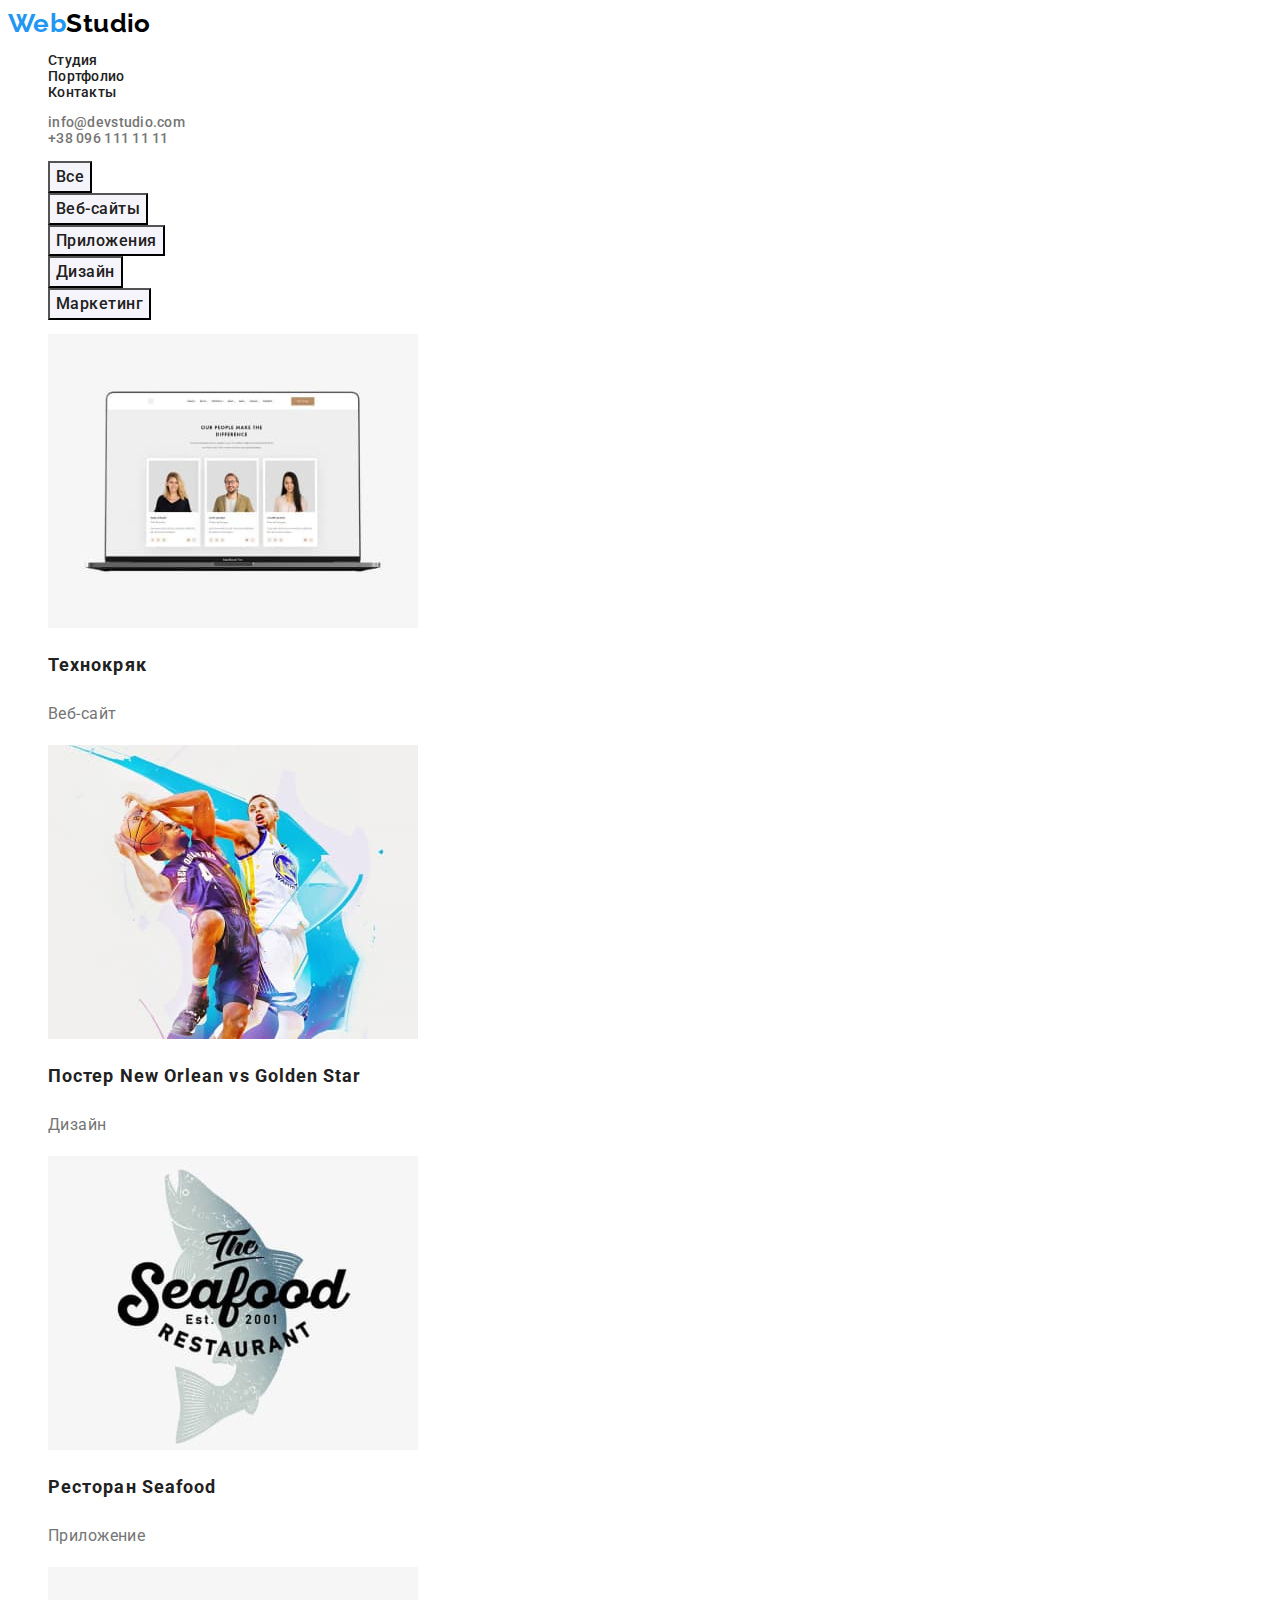
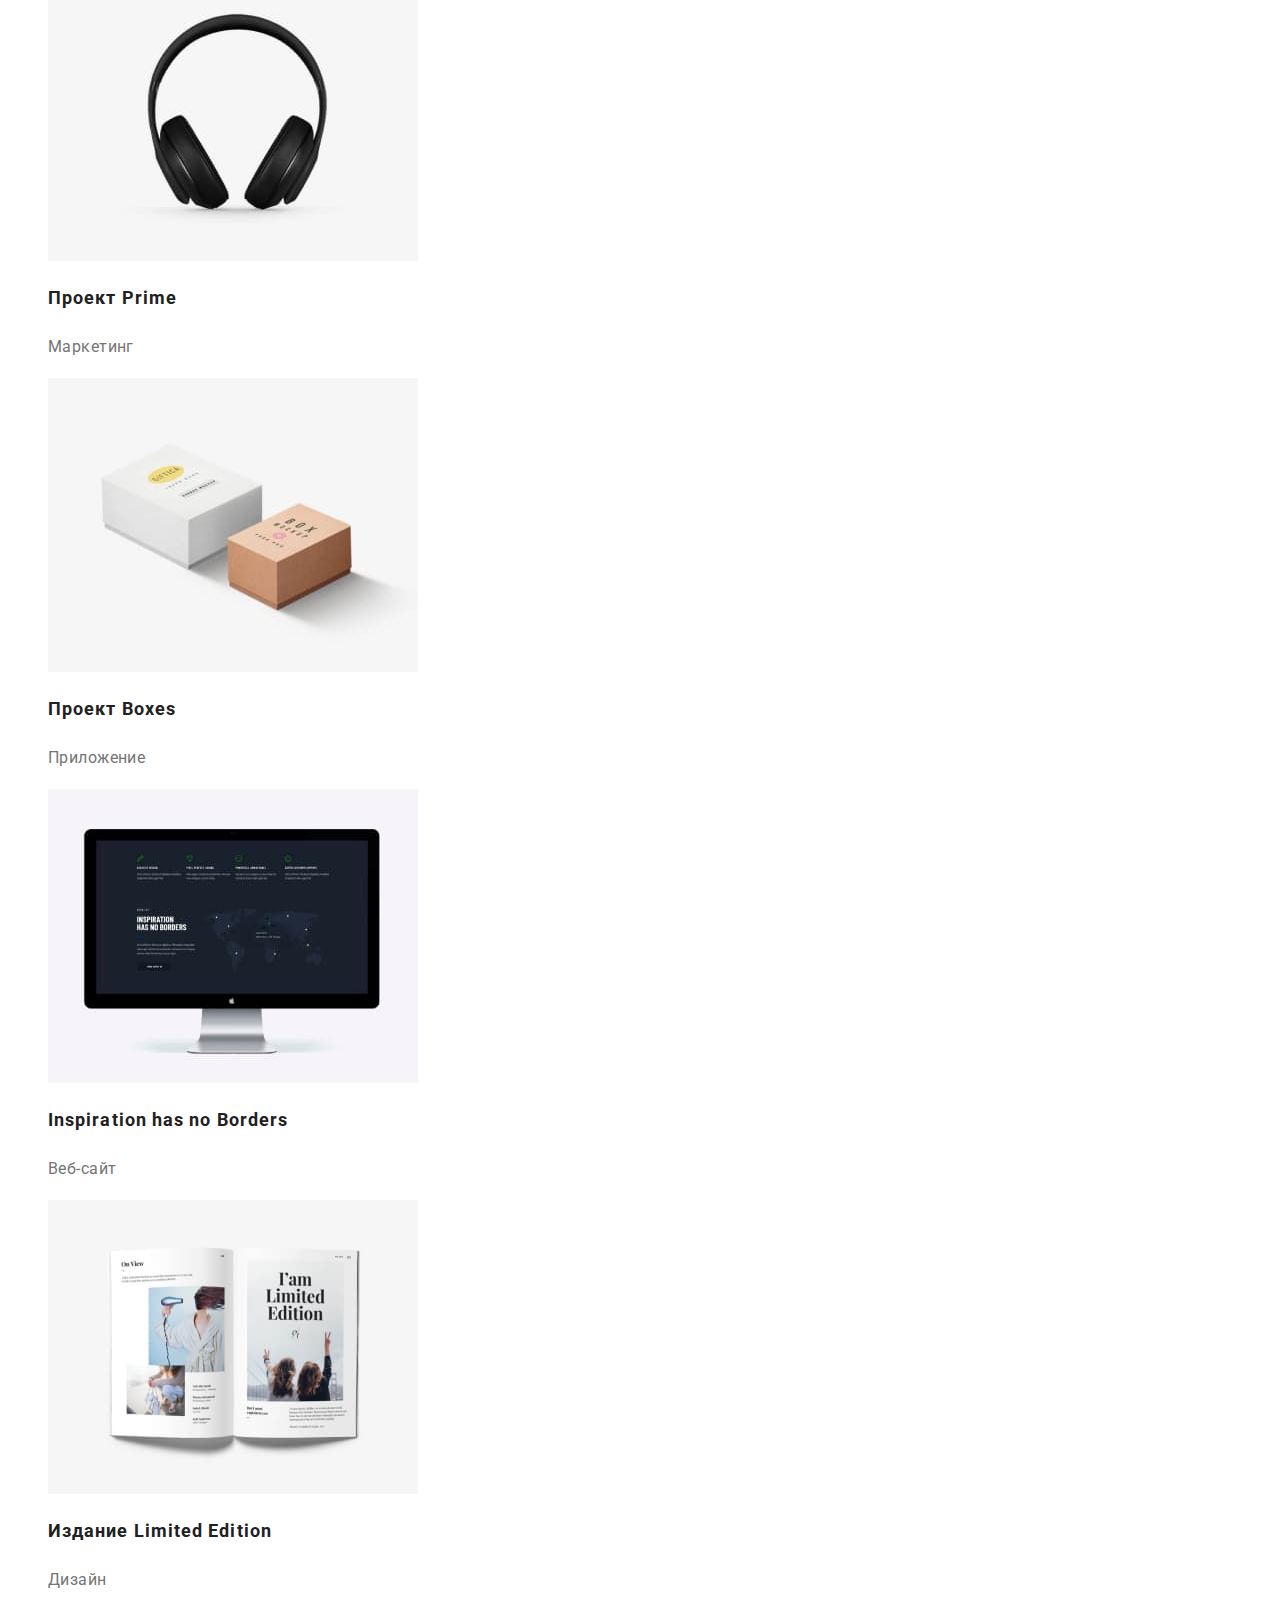
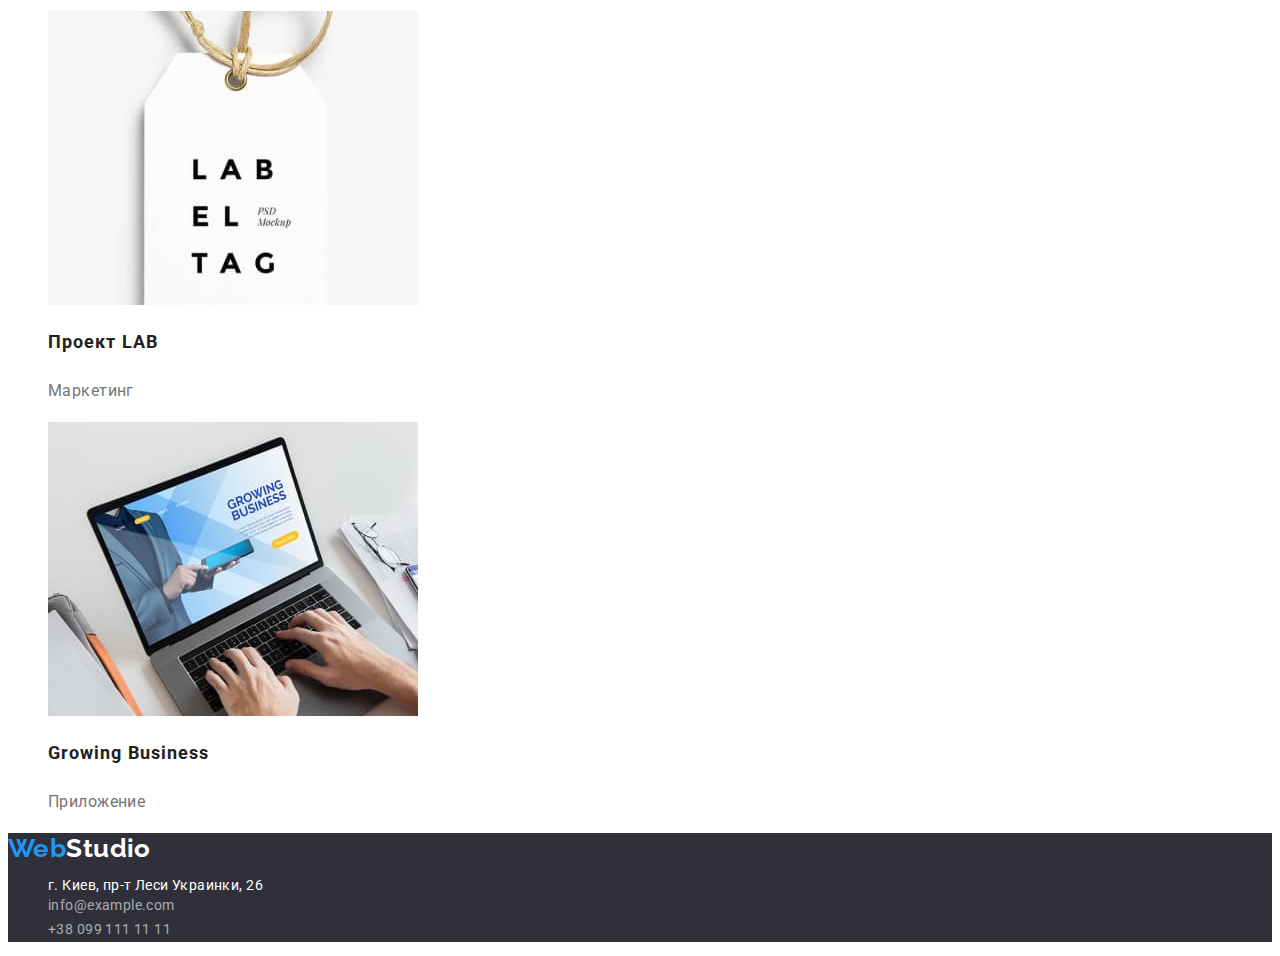
==== portfolio.html @ 41a8229f "start 3-rd homework" ====
<!DOCTYPE html>
<html lang="ru">
  <head>
    <meta charset="UTF-8" />
    <meta http-equiv="X-UA-Compatible" content="IE=edge" />
    <meta name="viewport" content="width=device-width, initial-scale=1.0" />
    <title>Document</title>
    <link rel="preconnect" href="https://fonts.googleapis.com" />
    <link rel="preconnect" href="https://fonts.gstatic.com" crossorigin />
    <link
      href="https://fonts.googleapis.com/css2?family=Raleway:wght@700&family=Roboto:wght@400;500;700;900&display=swap"
      rel="stylesheet"
    />
    <link rel="stylesheet" href="./css/style.css" />
  </head>
  <body>
    <header>
      <nav class="navigation">
        <a class="logo" href="./index.html"> <span class="blue-logo">Web</span>Studio</a>
        <ul class="site-nav list">
          <li>
            <a class="site-nav-link" href="./index.html">Студия</a>
          </li>
          <li>
            <a class="site-nav-link" href="./portfolio.html">Портфолио</a>
          </li>
          <li>
            <a class="site-nav-link" href="">Контакты</a>
          </li>
        </ul>
      </nav>
      <ul class="contacts list">
        <li><a class="contacts-link" href="mailto:info@devstudio.com">info@devstudio.com</a></li>
        <li><a class="contacts-link" href="tel:+380961111111">+38 096 111 11 11</a></li>
      </ul>
    </header>
    <main>
      <section class="main">
        <ul class="filters list">
          <li><button class="filter-button" type="button">Все</button></li>
          <li><button class="filter-button" type="button">Веб-сайты</button></li>
          <li><button class="filter-button" type="button">Приложения</button></li>
          <li><button class="filter-button" type="button">Дизайн</button></li>
          <li><button class="filter-button" type="button">Маркетинг</button></li>
        </ul>
        <ul class="projects list">
          <li>
            <img
              src="./images/technocrack.jpg"
              width="370"
              height="294"
              alt="веб-сайт Технокряк "
            />
            <h2 class="project-title">Технокряк</h2>
            <p class="project-text">Веб-сайт</p>
          </li>
          <li>
            <img src="./images/poster.jpg" width="370" height="294" alt="два баскетболиста" />
            <h2 class="project-title">Постер New Orlean vs Golden Star</h2>
            <p class="project-text">Дизайн</p>
          </li>
          <li>
            <img src="./images/seafood.jpg" width="370" height="294" alt="" />
            <h2 class="project-title">Ресторан Seafood</h2>
            <p class="project-text">Приложение</p>
          </li>
          <li>
            <img src="./images/prime.jpg" width="370" height="294" alt="" />
            <h2 class="project-title">Проект Prime</h2>
            <p class="project-text">Маркетинг</p>
          </li>
          <li>
            <img src="./images/boxes.jpg" width="370" height="294" alt="" />
            <h2 class="project-title">Проект Boxes</h2>
            <p class="project-text">Приложение</p>
          </li>
          <li>
            <img src="./images/inspiration.jpg" width="370" height="294" alt="" />
            <h2 class="project-title" lang="en">Inspiration has no Borders</h2>
            <p class="project-text">Веб-сайт</p>
          </li>
          <li>
            <img src="./images/limited-edition.jpg" width="370" height="294" alt="" />
            <h2 class="project-title">Издание Limited Edition</h2>
            <p class="project-text">Дизайн</p>
          </li>
          <li>
            <img src="./images/lab.jpg" width="370" height="294" alt="" />
            <h2 class="project-title">Проект LAB</h2>
            <p class="project-text">Маркетинг</p>
          </li>
          <li>
            <img src="./images/growing.jpg" width="370" height="294" alt="" />
            <h2 class="project-title" lang="en">Growing Business</h2>
            <p class="project-text">Приложение</p>
          </li>
        </ul>
      </section>
    </main>
    <!-- footer -->
    <footer class="footer">
      <a class="logo-footer" href="./index.html"> <span class="blue-logo">Web</span>Studio</a>
      <address class="address">
        <ul class="address-list list">
          <li>
            <a
              class="white-link"
              href="https://www.google.com/maps/place/%D0%B1%D1%83%D0%BB.+%D0%9B%D0%B5%D1%81%D0%B8+%D0%A3%D0%BA%D1%80%D0%B0%D0%B8%D0%BD%D0%BA%D0%B8,+26,+%D0%9A%D0%B8%D0%B5%D0%B2,+02000/@50.4265807,30.5361971,17z/data=!4m13!1m7!3m6!1s0x40d4cf0e033ecbe9:0x57a4dffefec77da0!2z0LHRg9C7LiDQm9C10YHQuCDQo9C60YDQsNC40L3QutC4LCAyNiwg0JrQuNC10LIsIDAyMDAw!3b1!8m2!3d50.4265807!4d30.5383858!3m4!1s0x40d4cf0e033ecbe9:0x57a4dffefec77da0!8m2!3d50.4265807!4d30.5383858"
            >
              г. Киев, пр-т Леси Украинки, 26
            </a>
          </li>
          <li><a class="clear-link" href="mailto:info@example.com">info@example.com</a></li>
          <li><a class="clear-link" href="tel:+380991111111">+38 099 111 11 11</a></li>
        </ul>
      </address>
    </footer>
  </body>
</html>
---- css/style.css ----
:root {
    --main-text-color: #757575;
    --accent-text-color: #2196F3;
    --background-color-hero: #2F303A;
    --title-text-color: #212121;
    --white-color: #FFFFFF;
    --black-color: #000000;
    --footer-text-color: rgba(255, 255, 255, 0.6);
    --filter-background: #F5F4FA;
}
body {
    background-color: #ffffff;
    color: var(--main-text-color);
    font-family: 'Roboto',
    'Arial',
    sans-serif;
    font-size: 14px;
    font-weight: 400;
    letter-spacing: 0.03em;
    line-height: 1.14;
}
/* обнуляет оформление для ul */
.list {
    list-style: none;
}

                /* Header */

/* Лого  */

.blue-logo {
    color: var(--accent-text-color);
}
.logo {
    color: var(--black-color);
    font-family: 'Raleway';
    font-style: normal;
    font-weight: 700;
    font-size: 26px;
    line-height: 1.19;
    text-decoration: none;
}

/* Навигация */

.site-nav-link {
    color: var(--title-text-color);
    font-weight: 500;
    letter-spacing: 0.02em;
    text-decoration: none;
}
.site-nav-link:hover,
.site-nav-link:focus {
    color: var(--accent-text-color);
}

/* Контакты */

.contacts-link {
    color: var(--main-text-color);
    font-weight: 500;
    letter-spacing: 0.02em;
    text-decoration: none;
}
.contacts-link:hover,
.contacts-link:focus {
    color: var(--accent-text-color);
}

            /* Main */

 /* секция Hero */

.hero {
    background-color: var(--background-color-hero);
}
.hero-title {
    color: var(--white-color);
    font-weight: 900;
    font-size: 44px;
    line-height: 1.36;
    text-transform: uppercase;
    letter-spacing: 0.06em;
    text-align: center;
}
.hero-button {
    color: var(--white-color);
    background-color: var(--accent-text-color);
    font-family: 'Roboto';
    font-weight: 700;
    font-size: 16px;
    line-height: 1.88;
    display: flex;
    align-items: center;
    text-align: center;
    letter-spacing: 0.06em;
    cursor: pointer;
}

/* наши преимущества */

/* типа "скрыл" логический заголовок */
.hidden-title {
    position: absolute;
    visibility: hidden;
}
.advantages-title {
    font-size: 14px;
    color: var(--title-text-color);
    font-weight: 700;
    text-transform: uppercase;
}
.advantages-text {
line-height: 1.71;
}

/* Чем мы занимаемся */

.section-title {
    color: var(--title-text-color);
    font-weight: 700;
    font-size: 36px;
    line-height: 1.16;
    text-align: center;   
}

/* Наша компуха */

.team-title {
    color: var(--title-text-color);
    font-weight: 500;
    font-size: 16px;
    line-height: 1.19;
}
.team-text {
    font-size: 16px;
    line-height: 1.19;
}

            /* Footer */

.footer {
    background-color: var(--background-color-hero)
}
.logo-footer {
    color: var(--white-color);
    text-decoration: none;
    font-family: 'Raleway';
    font-style: normal;
    font-weight: 700;
    font-size: 26px;
    line-height: 1.19;
}

.white-link {
    text-decoration: none;
    color: var(--white-color);
    font-style: normal;
}
.white-link:hover,
.white-link:focus {
    color: var(--accent-text-color);
}
.clear-link {
    text-decoration: none;
    color: var(--footer-text-color);
    font-style: normal;
    line-height: 1.71;
}
.clear-link:hover,
.clear-link:focus {
    color: var(--accent-text-color);
}

     /* part2 PORTFOLIO */

     /* Кнопки */

.filter-button {
color: var(--title-text-color);
background-color: var(--filter-background);
font-weight: 500;
font-size: 16px;
line-height: 1.62;
letter-spacing: 0.03em;
cursor: pointer;
font-family: 'Roboto';
}
.filter-button:hover,
.filter-button:focus {
    color: var(--white-color);
    background-color: var(--accent-text-color);
}

    /* Проекты */

.project-title {
    color: var(--title-text-color);
    font-weight: 700;
    font-size: 18px;
    line-height: 2;
    letter-spacing: 0.06em;
}
.project-text {
    font-size: 16px;
    line-height: 1.88;
}
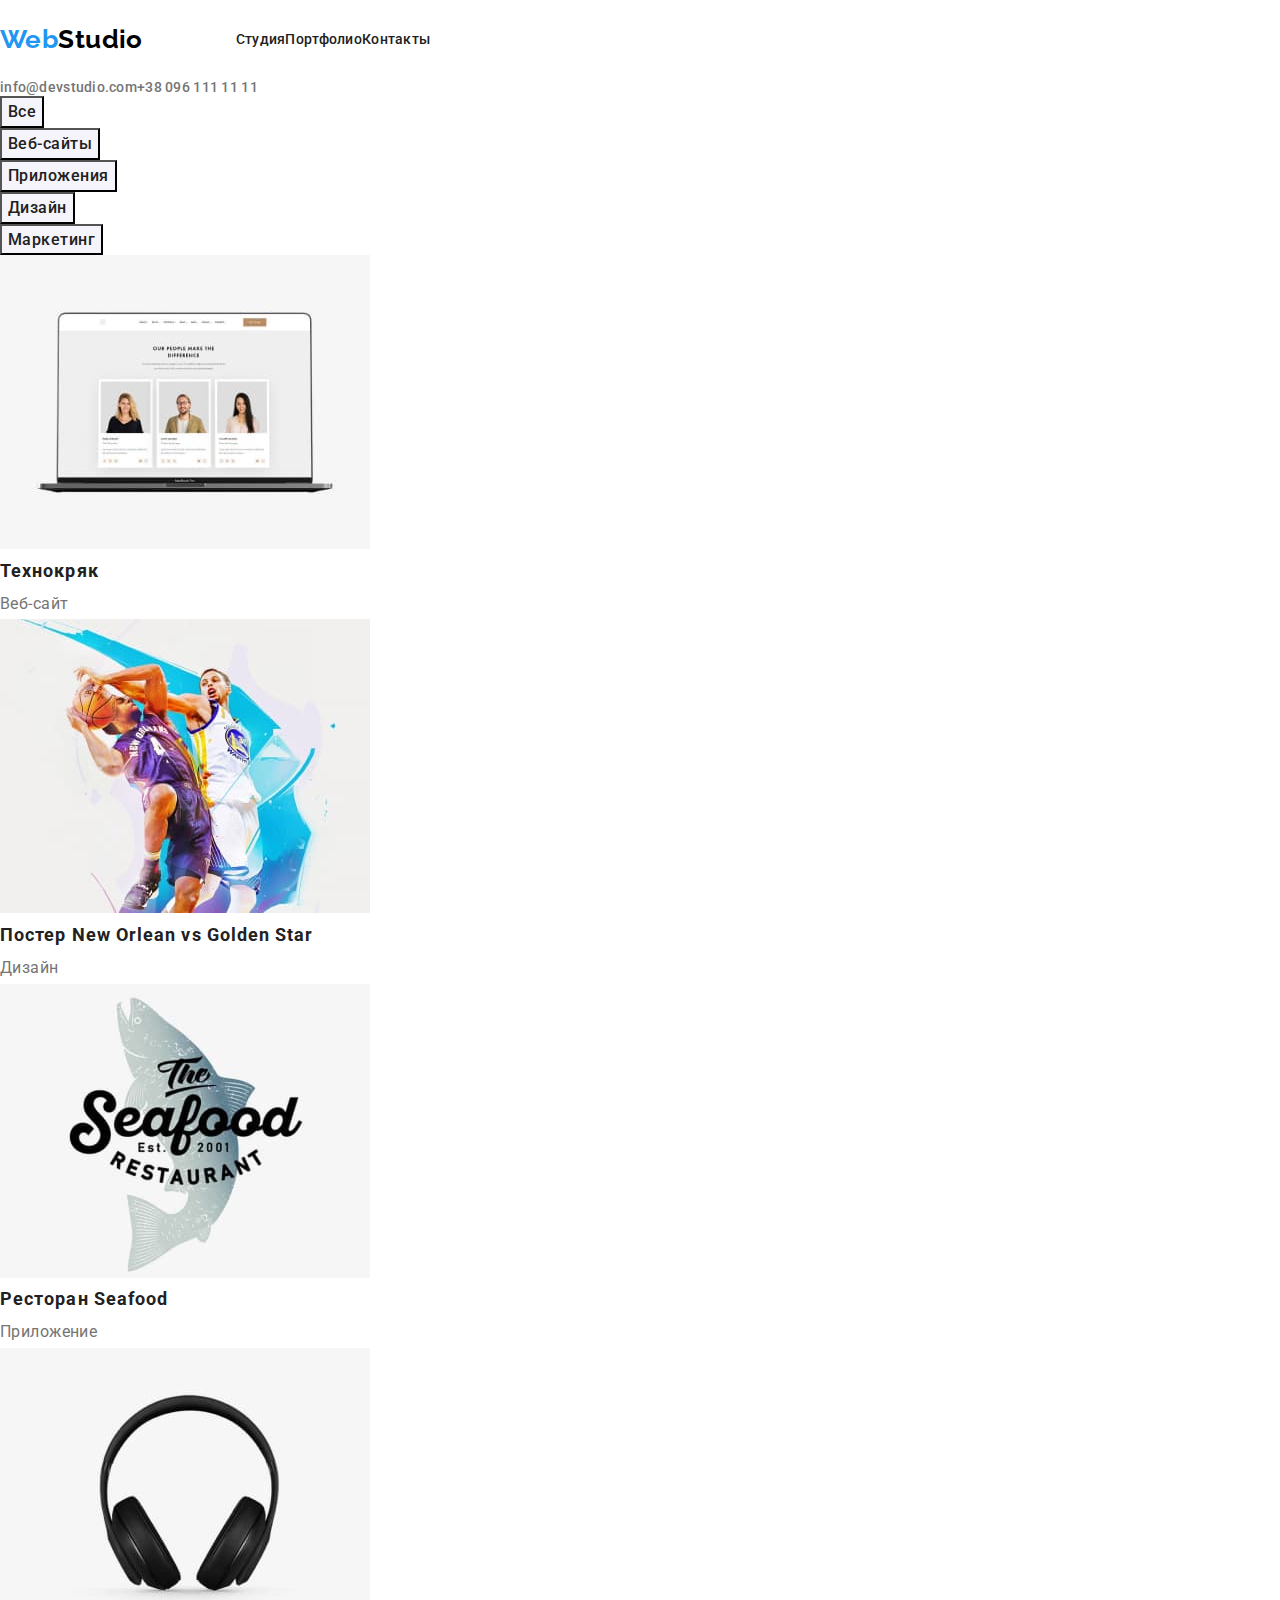
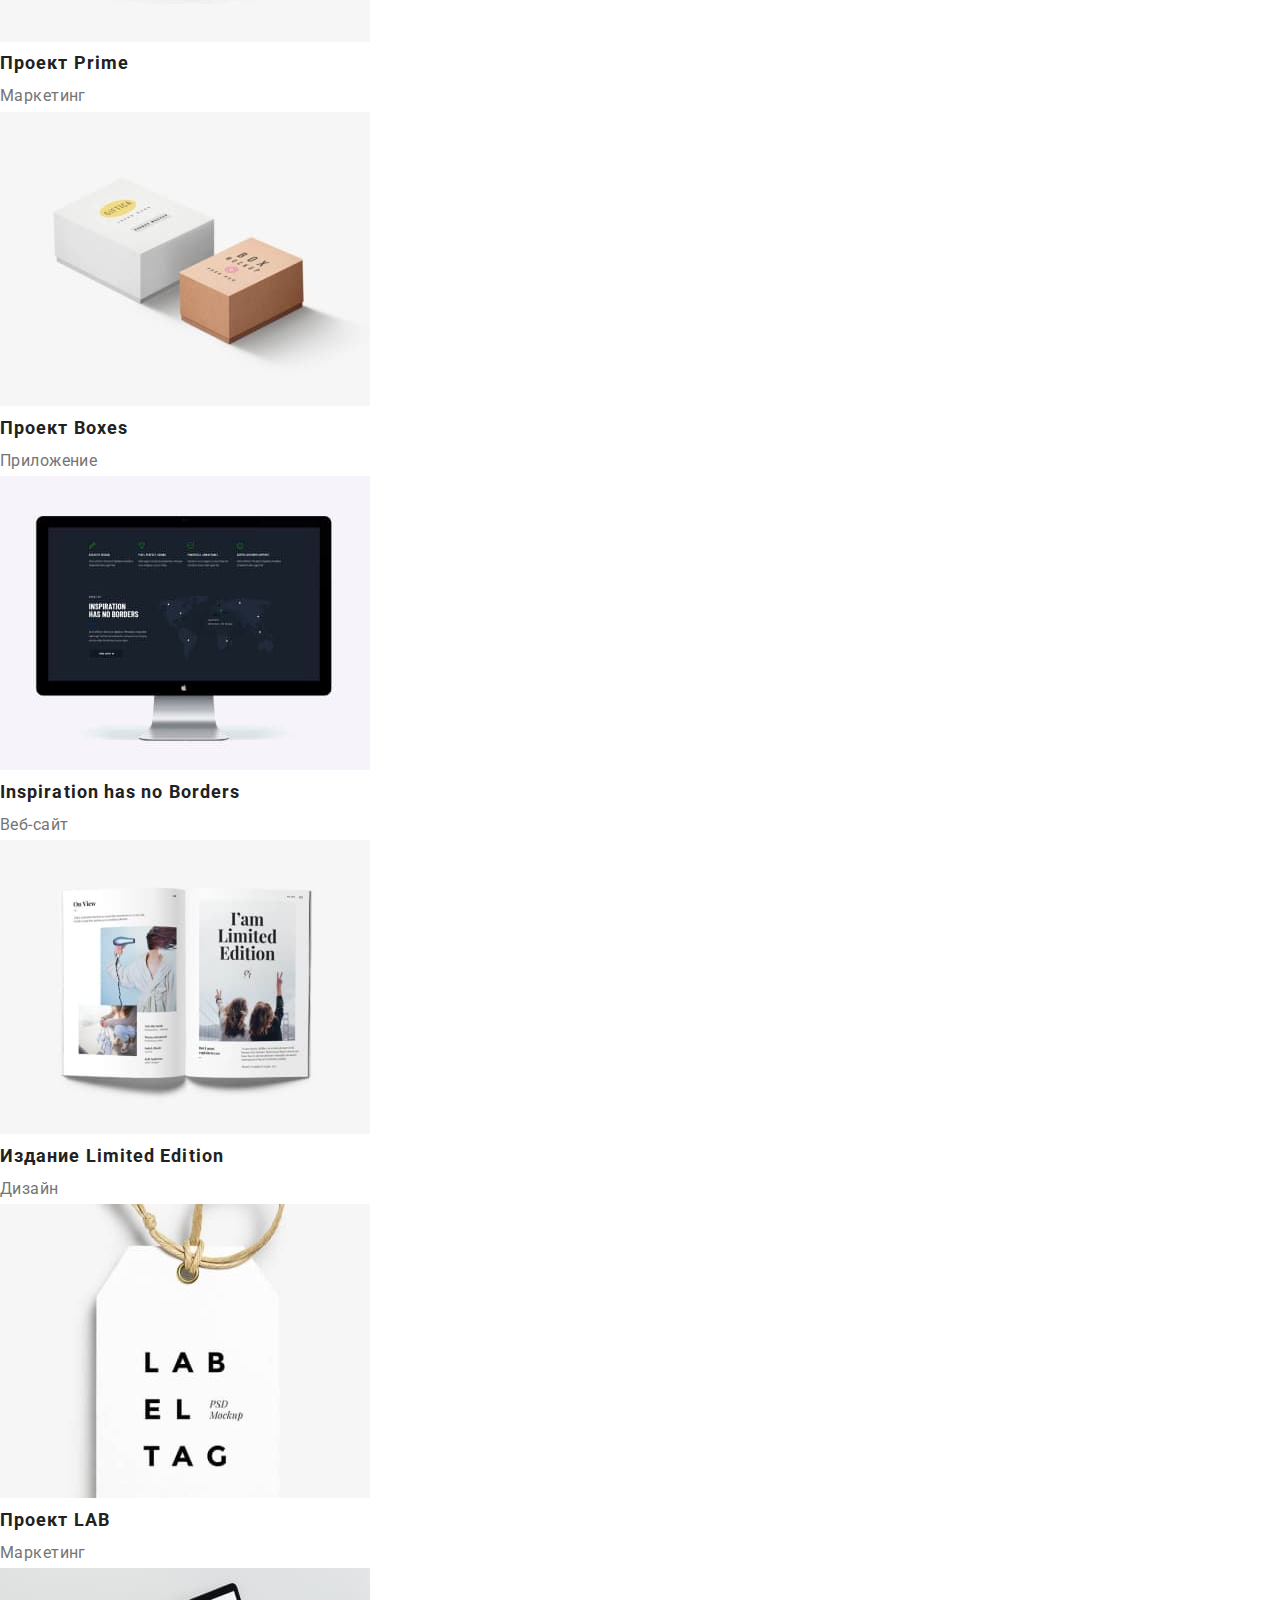
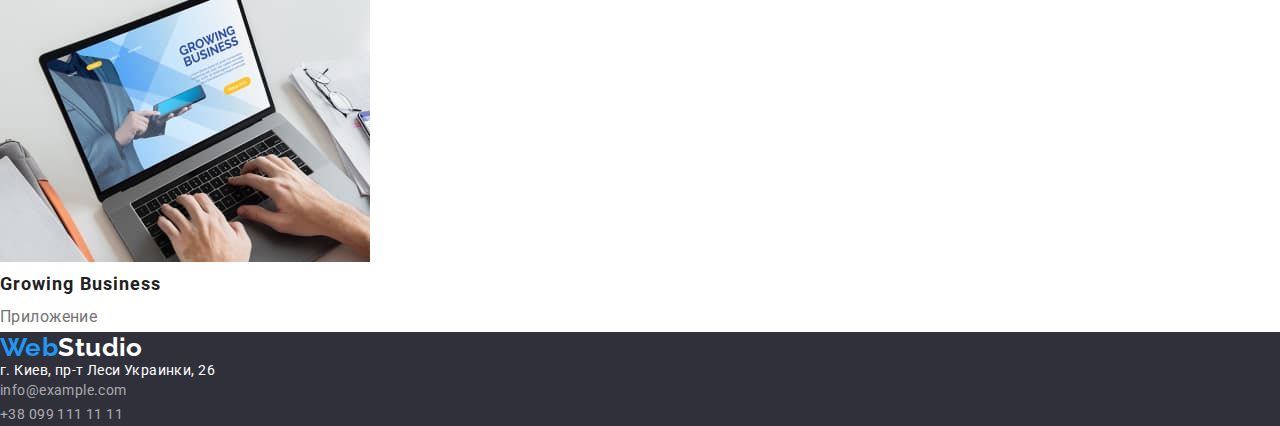
==== commit 6c44be26: "flex box header" ====
--- a/portfolio.html
+++ b/portfolio.html
@@ -10,6 +10,10 @@
     <link
       href="https://fonts.googleapis.com/css2?family=Raleway:wght@700&family=Roboto:wght@400;500;700;900&display=swap"
       rel="stylesheet"
+    />
+    <link
+      rel="stylesheet"
+      href="https://cdnjs.cloudflare.com/ajax/libs/modern-normalize/1.1.0/modern-normalize.min.css"
     />
     <link rel="stylesheet" href="./css/style.css" />
   </head>
--- a/css/style.css
+++ b/css/style.css
@@ -1,37 +1,63 @@
 :root {
     --main-text-color: #757575;
-    --accent-text-color: #2196F3;
-    --background-color-hero: #2F303A;
+    --accent-text-color: #2196f3;
+    --background-color-hero: #2f303a;
     --title-text-color: #212121;
-    --white-color: #FFFFFF;
+    --white-color: #ffffff;
     --black-color: #000000;
     --footer-text-color: rgba(255, 255, 255, 0.6);
-    --filter-background: #F5F4FA;
+    --filter-background: #f5f4fa;
 }
 body {
     background-color: #ffffff;
     color: var(--main-text-color);
-    font-family: 'Roboto',
-    'Arial',
-    sans-serif;
+    font-family: 'Roboto', 'Arial', sans-serif;
     font-size: 14px;
     font-weight: 400;
     letter-spacing: 0.03em;
     line-height: 1.14;
 }
+
+h1,
+h2,
+h3,
+h4,
+h5,
+h6,
+p {
+    margin: 0;
+    padding: 0;
+}
+
 /* обнуляет оформление для ul */
 .list {
     list-style: none;
-}
-
-                /* Header */
-
+    padding: 0;
+    margin: 0;
+}
+.container {
+    width: 1200px;
+    padding-left: 15px;
+    padding-right: 15px;
+    margin: 0 auto;
+    outline: 2px solid rgb(41, 113, 219);
+}
+
+/* Header */
+.header {
+    display: flex;
+    align-items: center;
+}
 /* Лого  */
 
 .blue-logo {
     color: var(--accent-text-color);
 }
 .logo {
+    display: flex;
+    padding-top: 24px;
+    padding-bottom: 25px;
+
     color: var(--black-color);
     font-family: 'Raleway';
     font-style: normal;
@@ -43,7 +69,24 @@
 
 /* Навигация */
 
+.navigation {
+    display: flex;
+}
+
+.site-nav {
+    display: flex;
+    margin-left: 93px;
+}
+
+.site-nav .item:not(:last-child) {
+    margin-right: 50px;
+}
+
 .site-nav-link {
+    display: block;
+    padding-top: 32px;
+    padding-bottom: 32px;
+
     color: var(--title-text-color);
     font-weight: 500;
     letter-spacing: 0.02em;
@@ -56,62 +99,96 @@
 
 /* Контакты */
 
+.contacts {
+    display: flex;
+    margin-left: auto;
+}
+.contacts .item:not(:last-child) {
+    margin-right: 50px;
+}
+
 .contacts-link {
     color: var(--main-text-color);
     font-weight: 500;
     letter-spacing: 0.02em;
     text-decoration: none;
 }
+
 .contacts-link:hover,
 .contacts-link:focus {
     color: var(--accent-text-color);
 }
 
-            /* Main */
-
- /* секция Hero */
+/* Main */
+
+/* секция Hero */
 
 .hero {
     background-color: var(--background-color-hero);
 }
+
+.hero-main {
+    padding: 200px 252px;
+    text-align: center;
+}
+
 .hero-title {
+    margin-bottom: 30px;
+
     color: var(--white-color);
     font-weight: 900;
     font-size: 44px;
     line-height: 1.36;
     text-transform: uppercase;
     letter-spacing: 0.06em;
-    text-align: center;
 }
 .hero-button {
+    border-radius: 4px;
+    padding: 10px 32px;
+    border: 0;
+
     color: var(--white-color);
     background-color: var(--accent-text-color);
     font-family: 'Roboto';
     font-weight: 700;
     font-size: 16px;
     line-height: 1.88;
-    display: flex;
     align-items: center;
-    text-align: center;
     letter-spacing: 0.06em;
     cursor: pointer;
 }
 
 /* наши преимущества */
 
+.section {
+    padding-top: 94px;
+    padding-bottom: 94px;
+}
+.no-padding {
+    padding-top: 94px;
+}
 /* типа "скрыл" логический заголовок */
 .hidden-title {
     position: absolute;
     visibility: hidden;
 }
+.advantages-list {
+    display: flex;
+}
+.advantages-list .item:not(:last-child) {
+    margin-right: 30px;
+}
+
 .advantages-title {
+    margin-bottom: 10px;
+
     font-size: 14px;
     color: var(--title-text-color);
     font-weight: 700;
     text-transform: uppercase;
 }
 .advantages-text {
-line-height: 1.71;
+    line-height: 1.71;
 }
 
 /* Чем мы занимаемся */
@@ -121,7 +198,13 @@
     font-weight: 700;
     font-size: 36px;
     line-height: 1.16;
-    text-align: center;   
+    text-align: center;
+}
+.products {
+    display: flex;
+}
+.products .item:not(:last-child) {
+    margin-right: 30px;
 }
 
 /* Наша компуха */
@@ -137,10 +220,10 @@
     line-height: 1.19;
 }
 
-            /* Footer */
+/* Footer */
 
 .footer {
-    background-color: var(--background-color-hero)
+    background-color: var(--background-color-hero);
 }
 .logo-footer {
     color: var(--white-color);
@@ -172,19 +255,21 @@
     color: var(--accent-text-color);
 }
 
-     /* part2 PORTFOLIO */
-
-     /* Кнопки */
-
+/* part2 PORTFOLIO */
+
+/* Кнопки */
+/* .filters {
+    display: inline-flex;
+} */
 .filter-button {
-color: var(--title-text-color);
-background-color: var(--filter-background);
-font-weight: 500;
-font-size: 16px;
-line-height: 1.62;
-letter-spacing: 0.03em;
-cursor: pointer;
-font-family: 'Roboto';
+    color: var(--title-text-color);
+    background-color: var(--filter-background);
+    font-weight: 500;
+    font-size: 16px;
+    line-height: 1.62;
+    letter-spacing: 0.03em;
+    cursor: pointer;
+    font-family: 'Roboto';
 }
 .filter-button:hover,
 .filter-button:focus {
@@ -192,7 +277,7 @@
     background-color: var(--accent-text-color);
 }
 
-    /* Проекты */
+/* Проекты */
 
 .project-title {
     color: var(--title-text-color);
@@ -204,4 +289,4 @@
 .project-text {
     font-size: 16px;
     line-height: 1.88;
-}+}
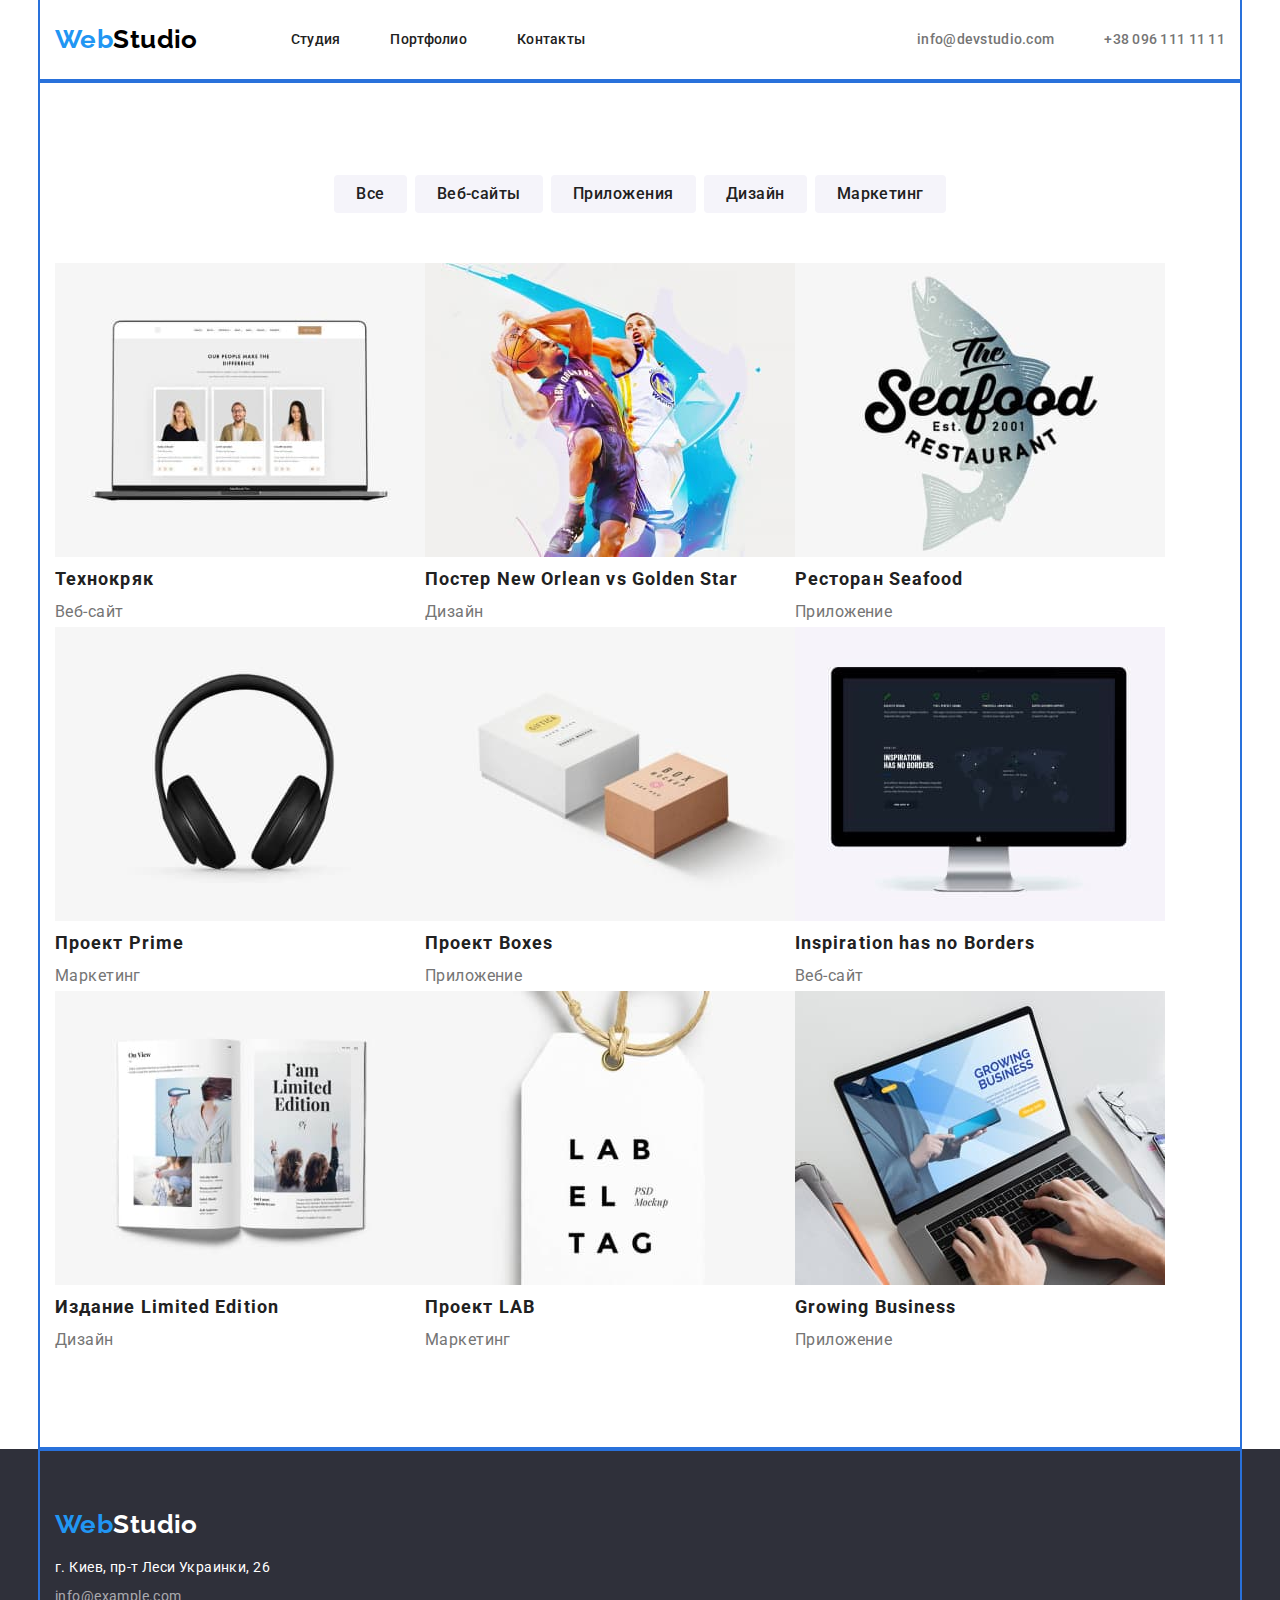
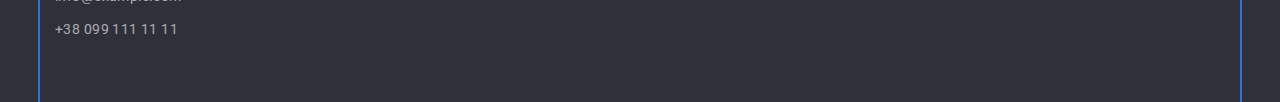
==== commit fab161bd: "flex portfolio" ====
--- a/portfolio.html
+++ b/portfolio.html
@@ -1,123 +1,165 @@
 <!DOCTYPE html>
 <html lang="ru">
-  <head>
-    <meta charset="UTF-8" />
-    <meta http-equiv="X-UA-Compatible" content="IE=edge" />
-    <meta name="viewport" content="width=device-width, initial-scale=1.0" />
-    <title>Document</title>
-    <link rel="preconnect" href="https://fonts.googleapis.com" />
-    <link rel="preconnect" href="https://fonts.gstatic.com" crossorigin />
-    <link
-      href="https://fonts.googleapis.com/css2?family=Raleway:wght@700&family=Roboto:wght@400;500;700;900&display=swap"
-      rel="stylesheet"
-    />
-    <link
-      rel="stylesheet"
-      href="https://cdnjs.cloudflare.com/ajax/libs/modern-normalize/1.1.0/modern-normalize.min.css"
-    />
-    <link rel="stylesheet" href="./css/style.css" />
-  </head>
-  <body>
-    <header>
-      <nav class="navigation">
-        <a class="logo" href="./index.html"> <span class="blue-logo">Web</span>Studio</a>
-        <ul class="site-nav list">
-          <li>
-            <a class="site-nav-link" href="./index.html">Студия</a>
-          </li>
-          <li>
-            <a class="site-nav-link" href="./portfolio.html">Портфолио</a>
-          </li>
-          <li>
-            <a class="site-nav-link" href="">Контакты</a>
-          </li>
-        </ul>
-      </nav>
-      <ul class="contacts list">
-        <li><a class="contacts-link" href="mailto:info@devstudio.com">info@devstudio.com</a></li>
-        <li><a class="contacts-link" href="tel:+380961111111">+38 096 111 11 11</a></li>
-      </ul>
-    </header>
-    <main>
-      <section class="main">
-        <ul class="filters list">
-          <li><button class="filter-button" type="button">Все</button></li>
-          <li><button class="filter-button" type="button">Веб-сайты</button></li>
-          <li><button class="filter-button" type="button">Приложения</button></li>
-          <li><button class="filter-button" type="button">Дизайн</button></li>
-          <li><button class="filter-button" type="button">Маркетинг</button></li>
-        </ul>
-        <ul class="projects list">
-          <li>
-            <img
-              src="./images/technocrack.jpg"
-              width="370"
-              height="294"
-              alt="веб-сайт Технокряк "
-            />
-            <h2 class="project-title">Технокряк</h2>
-            <p class="project-text">Веб-сайт</p>
-          </li>
-          <li>
-            <img src="./images/poster.jpg" width="370" height="294" alt="два баскетболиста" />
-            <h2 class="project-title">Постер New Orlean vs Golden Star</h2>
-            <p class="project-text">Дизайн</p>
-          </li>
-          <li>
-            <img src="./images/seafood.jpg" width="370" height="294" alt="" />
-            <h2 class="project-title">Ресторан Seafood</h2>
-            <p class="project-text">Приложение</p>
-          </li>
-          <li>
-            <img src="./images/prime.jpg" width="370" height="294" alt="" />
-            <h2 class="project-title">Проект Prime</h2>
-            <p class="project-text">Маркетинг</p>
-          </li>
-          <li>
-            <img src="./images/boxes.jpg" width="370" height="294" alt="" />
-            <h2 class="project-title">Проект Boxes</h2>
-            <p class="project-text">Приложение</p>
-          </li>
-          <li>
-            <img src="./images/inspiration.jpg" width="370" height="294" alt="" />
-            <h2 class="project-title" lang="en">Inspiration has no Borders</h2>
-            <p class="project-text">Веб-сайт</p>
-          </li>
-          <li>
-            <img src="./images/limited-edition.jpg" width="370" height="294" alt="" />
-            <h2 class="project-title">Издание Limited Edition</h2>
-            <p class="project-text">Дизайн</p>
-          </li>
-          <li>
-            <img src="./images/lab.jpg" width="370" height="294" alt="" />
-            <h2 class="project-title">Проект LAB</h2>
-            <p class="project-text">Маркетинг</p>
-          </li>
-          <li>
-            <img src="./images/growing.jpg" width="370" height="294" alt="" />
-            <h2 class="project-title" lang="en">Growing Business</h2>
-            <p class="project-text">Приложение</p>
-          </li>
-        </ul>
-      </section>
-    </main>
-    <!-- footer -->
-    <footer class="footer">
-      <a class="logo-footer" href="./index.html"> <span class="blue-logo">Web</span>Studio</a>
-      <address class="address">
-        <ul class="address-list list">
-          <li>
-            <a
-              class="white-link"
-              href="https://www.google.com/maps/place/%D0%B1%D1%83%D0%BB.+%D0%9B%D0%B5%D1%81%D0%B8+%D0%A3%D0%BA%D1%80%D0%B0%D0%B8%D0%BD%D0%BA%D0%B8,+26,+%D0%9A%D0%B8%D0%B5%D0%B2,+02000/@50.4265807,30.5361971,17z/data=!4m13!1m7!3m6!1s0x40d4cf0e033ecbe9:0x57a4dffefec77da0!2z0LHRg9C7LiDQm9C10YHQuCDQo9C60YDQsNC40L3QutC4LCAyNiwg0JrQuNC10LIsIDAyMDAw!3b1!8m2!3d50.4265807!4d30.5383858!3m4!1s0x40d4cf0e033ecbe9:0x57a4dffefec77da0!8m2!3d50.4265807!4d30.5383858"
-            >
-              г. Киев, пр-т Леси Украинки, 26
-            </a>
-          </li>
-          <li><a class="clear-link" href="mailto:info@example.com">info@example.com</a></li>
-          <li><a class="clear-link" href="tel:+380991111111">+38 099 111 11 11</a></li>
-        </ul>
-      </address>
-    </footer>
-  </body>
+    <head>
+        <meta charset="UTF-8" />
+        <meta http-equiv="X-UA-Compatible" content="IE=edge" />
+        <meta name="viewport" content="width=device-width, initial-scale=1.0" />
+        <title>Document</title>
+        <link rel="preconnect" href="https://fonts.googleapis.com" />
+        <link rel="preconnect" href="https://fonts.gstatic.com" crossorigin />
+        <link
+            href="https://fonts.googleapis.com/css2?family=Raleway:wght@700&family=Roboto:wght@400;500;700;900&display=swap"
+            rel="stylesheet"
+        />
+        <link
+            rel="stylesheet"
+            href="https://cdnjs.cloudflare.com/ajax/libs/modern-normalize/1.1.0/modern-normalize.min.css"
+        />
+        <link rel="stylesheet" href="./css/style.css" />
+    </head>
+    <body>
+        <header>
+            <div class="container header">
+                <nav class="navigation">
+                    <a class="logo" href="./index.html">
+                        <span class="blue-logo">Web</span>Studio</a
+                    >
+                    <ul class="site-nav list">
+                        <li class="item">
+                            <a class="site-nav-link" href="./index.html">Студия</a>
+                        </li>
+                        <li class="item">
+                            <a class="site-nav-link" href="./portfolio.html">Портфолио</a>
+                        </li>
+                        <li class="item">
+                            <a class="site-nav-link" href="">Контакты</a>
+                        </li>
+                    </ul>
+                </nav>
+                <ul class="contacts list">
+                    <li class="item">
+                        <a class="contacts-link" href="mailto:info@devstudio.com"
+                            >info@devstudio.com</a
+                        >
+                    </li>
+                    <li class="item">
+                        <a class="contacts-link" href="tel:+380961111111">+38 096 111 11 11</a>
+                    </li>
+                </ul>
+            </div>
+        </header>
+        <main>
+            <section class="main">
+                <div class="container section">
+                    <ul class="filters list">
+                        <li class="item">
+                            <button class="filter-button" type="button">Все</button>
+                        </li>
+                        <li class="item">
+                            <button class="filter-button" type="button">Веб-сайты</button>
+                        </li>
+                        <li class="item">
+                            <button class="filter-button" type="button">Приложения</button>
+                        </li>
+                        <li class="item">
+                            <button class="filter-button" type="button">Дизайн</button>
+                        </li>
+                        <li class="item">
+                            <button class="filter-button" type="button">Маркетинг</button>
+                        </li>
+                    </ul>
+                    <ul class="projects list">
+                        <li>
+                            <img
+                                src="./images/technocrack.jpg"
+                                width="370"
+                                height="294"
+                                alt="веб-сайт Технокряк "
+                            />
+                            <h2 class="project-title">Технокряк</h2>
+                            <p class="project-text">Веб-сайт</p>
+                        </li>
+                        <li>
+                            <img
+                                src="./images/poster.jpg"
+                                width="370"
+                                height="294"
+                                alt="два баскетболиста"
+                            />
+                            <h2 class="project-title">Постер New Orlean vs Golden Star</h2>
+                            <p class="project-text">Дизайн</p>
+                        </li>
+                        <li>
+                            <img src="./images/seafood.jpg" width="370" height="294" alt="" />
+                            <h2 class="project-title">Ресторан Seafood</h2>
+                            <p class="project-text">Приложение</p>
+                        </li>
+                        <li>
+                            <img src="./images/prime.jpg" width="370" height="294" alt="" />
+                            <h2 class="project-title">Проект Prime</h2>
+                            <p class="project-text">Маркетинг</p>
+                        </li>
+                        <li>
+                            <img src="./images/boxes.jpg" width="370" height="294" alt="" />
+                            <h2 class="project-title">Проект Boxes</h2>
+                            <p class="project-text">Приложение</p>
+                        </li>
+                        <li>
+                            <img src="./images/inspiration.jpg" width="370" height="294" alt="" />
+                            <h2 class="project-title" lang="en">Inspiration has no Borders</h2>
+                            <p class="project-text">Веб-сайт</p>
+                        </li>
+                        <li>
+                            <img
+                                src="./images/limited-edition.jpg"
+                                width="370"
+                                height="294"
+                                alt=""
+                            />
+                            <h2 class="project-title">Издание Limited Edition</h2>
+                            <p class="project-text">Дизайн</p>
+                        </li>
+                        <li>
+                            <img src="./images/lab.jpg" width="370" height="294" alt="" />
+                            <h2 class="project-title">Проект LAB</h2>
+                            <p class="project-text">Маркетинг</p>
+                        </li>
+                        <li>
+                            <img src="./images/growing.jpg" width="370" height="294" alt="" />
+                            <h2 class="project-title" lang="en">Growing Business</h2>
+                            <p class="project-text">Приложение</p>
+                        </li>
+                    </ul>
+                </div>
+            </section>
+        </main>
+        <!-- footer -->
+        <footer class="footer">
+            <div class="container footer-block">
+                <a class="logo-footer" href="./index.html">
+                    <span class="blue-logo">Web</span>Studio</a
+                >
+                <address class="address">
+                    <ul class="address-list list">
+                        <li class="item">
+                            <a
+                                class="white-link"
+                                href="https://www.google.com/maps/place/%D0%B1%D1%83%D0%BB.+%D0%9B%D0%B5%D1%81%D0%B8+%D0%A3%D0%BA%D1%80%D0%B0%D0%B8%D0%BD%D0%BA%D0%B8,+26,+%D0%9A%D0%B8%D0%B5%D0%B2,+02000/@50.4265807,30.5361971,17z/data=!4m13!1m7!3m6!1s0x40d4cf0e033ecbe9:0x57a4dffefec77da0!2z0LHRg9C7LiDQm9C10YHQuCDQo9C60YDQsNC40L3QutC4LCAyNiwg0JrQuNC10LIsIDAyMDAw!3b1!8m2!3d50.4265807!4d30.5383858!3m4!1s0x40d4cf0e033ecbe9:0x57a4dffefec77da0!8m2!3d50.4265807!4d30.5383858"
+                            >
+                                г. Киев, пр-т Леси Украинки, 26
+                            </a>
+                        </li>
+                        <li class="item">
+                            <a class="clear-link" href="mailto:info@example.com"
+                                >info@example.com</a
+                            >
+                        </li>
+                        <li class="item">
+                            <a class="clear-link" href="tel:+380991111111">+38 099 111 11 11</a>
+                        </li>
+                    </ul>
+                </address>
+            </div>
+        </footer>
+    </body>
 </html>
--- a/css/style.css
+++ b/css/style.css
@@ -7,6 +7,7 @@
     --black-color: #000000;
     --footer-text-color: rgba(255, 255, 255, 0.6);
     --filter-background: #f5f4fa;
+    --header-line: #ececec;
 }
 body {
     background-color: #ffffff;
@@ -47,6 +48,7 @@
 .header {
     display: flex;
     align-items: center;
+    border-bottom: 1px solid var(--header-line);
 }
 /* Лого  */
 
@@ -199,6 +201,7 @@
     font-size: 36px;
     line-height: 1.16;
     text-align: center;
+    margin-bottom: 50px;
 }
 .products {
     display: flex;
@@ -209,7 +212,15 @@
 
 /* Наша компуха */
 
-.team-title {
+.team {
+    display: flex;
+    text-align: center;
+}
+.team .item:not(:last-child) {
+    margin-right: 30px;
+}
+
+.team .team-title {
     color: var(--title-text-color);
     font-weight: 500;
     font-size: 16px;
@@ -225,7 +236,14 @@
 .footer {
     background-color: var(--background-color-hero);
 }
+.footer-block {
+    padding-top: 60px;
+    padding-bottom: 60px;
+}
 .logo-footer {
+    display: inline-block;
+    margin-bottom: 20px;
+
     color: var(--white-color);
     text-decoration: none;
     font-family: 'Raleway';
@@ -254,14 +272,30 @@
 .clear-link:focus {
     color: var(--accent-text-color);
 }
+.address-list .item {
+    display: block;
+}
+.address-list .item:not(:last-child) {
+    margin-bottom: 9px;
+}
 
 /* part2 PORTFOLIO */
 
 /* Кнопки */
-/* .filters {
-    display: inline-flex;
-} */
+.filters {
+    display: flex;
+    justify-content: center;
+    margin-bottom: 50px;
+}
+.filters .item:not(:last-child) {
+    margin-right: 8px;
+}
+
 .filter-button {
+    border-radius: 4px;
+    border: transparent;
+    padding: 6px 22px;
+
     color: var(--title-text-color);
     background-color: var(--filter-background);
     font-weight: 500;
@@ -278,7 +312,10 @@
 }
 
 /* Проекты */
-
+.projects {
+    display: flex;
+    flex-wrap: wrap;
+}
 .project-title {
     color: var(--title-text-color);
     font-weight: 700;
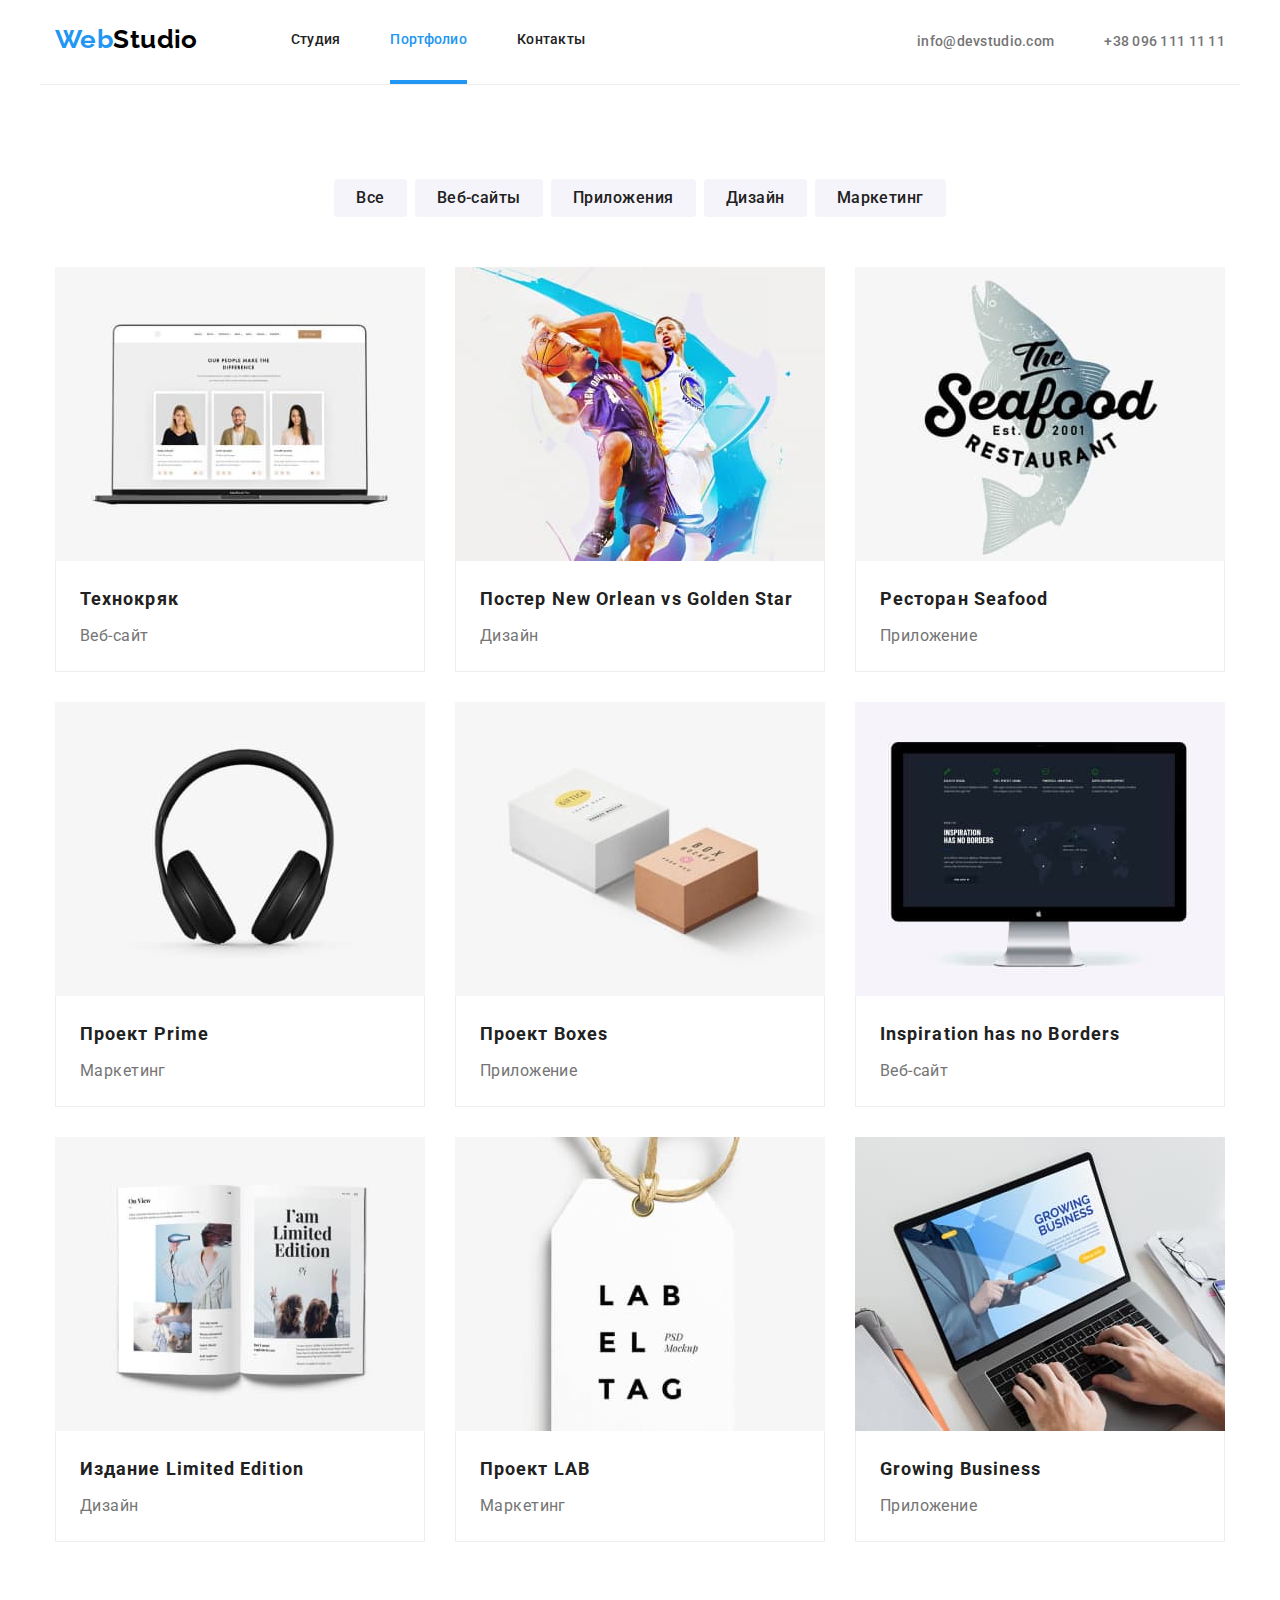
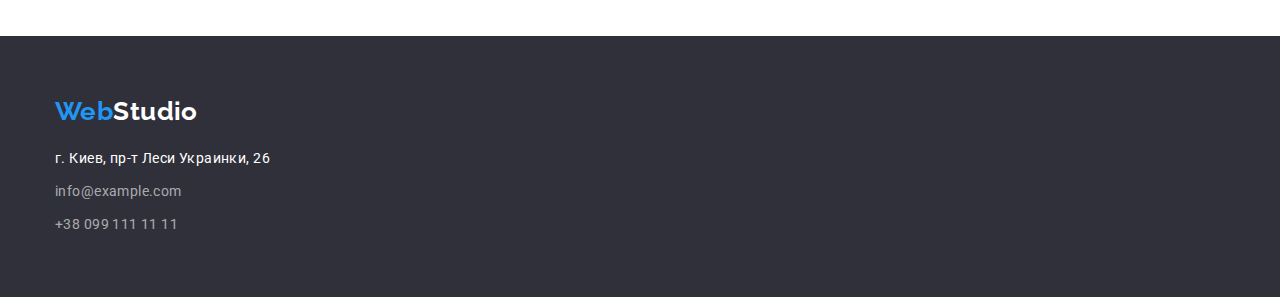
==== commit 8ff99112: "hw3 completed" ====
--- a/portfolio.html
+++ b/portfolio.html
@@ -4,7 +4,7 @@
         <meta charset="UTF-8" />
         <meta http-equiv="X-UA-Compatible" content="IE=edge" />
         <meta name="viewport" content="width=device-width, initial-scale=1.0" />
-        <title>Document</title>
+        <title>PORTFOLIO</title>
         <link rel="preconnect" href="https://fonts.googleapis.com" />
         <link rel="preconnect" href="https://fonts.gstatic.com" crossorigin />
         <link
@@ -29,7 +29,7 @@
                             <a class="site-nav-link" href="./index.html">Студия</a>
                         </li>
                         <li class="item">
-                            <a class="site-nav-link" href="./portfolio.html">Портфолио</a>
+                            <a class="site-nav-link activ" href="./portfolio.html">Портфолио</a>
                         </li>
                         <li class="item">
                             <a class="site-nav-link" href="">Контакты</a>
@@ -49,8 +49,8 @@
             </div>
         </header>
         <main>
-            <section class="main">
-                <div class="container section">
+            <section class="section">
+                <div class="container">
                     <ul class="filters list">
                         <li class="item">
                             <button class="filter-button" type="button">Все</button>
@@ -68,66 +68,69 @@
                             <button class="filter-button" type="button">Маркетинг</button>
                         </li>
                     </ul>
-                    <ul class="projects list">
-                        <li>
-                            <img
-                                src="./images/technocrack.jpg"
-                                width="370"
-                                height="294"
-                                alt="веб-сайт Технокряк "
-                            />
-                            <h2 class="project-title">Технокряк</h2>
-                            <p class="project-text">Веб-сайт</p>
+                    <ul class="card-set list">
+                        <li class="item">
+                            <img src="./images/technocrack.jpg" alt="веб-сайт Технокряк " />
+                            <div class="project-card">
+                                <h2 class="project-title">Технокряк</h2>
+                                <p class="project-text">Веб-сайт</p>
+                            </div>
                         </li>
-                        <li>
-                            <img
-                                src="./images/poster.jpg"
-                                width="370"
-                                height="294"
-                                alt="два баскетболиста"
-                            />
-                            <h2 class="project-title">Постер New Orlean vs Golden Star</h2>
-                            <p class="project-text">Дизайн</p>
+                        <li class="item">
+                            <img src="./images/poster.jpg" alt="два баскетболиста" />
+                            <div class="project-card">
+                                <h2 class="project-title">Постер New Orlean vs Golden Star</h2>
+                                <p class="project-text">Дизайн</p>
+                            </div>
                         </li>
-                        <li>
-                            <img src="./images/seafood.jpg" width="370" height="294" alt="" />
-                            <h2 class="project-title">Ресторан Seafood</h2>
-                            <p class="project-text">Приложение</p>
+                        <li class="item">
+                            <img src="./images/seafood.jpg" alt="" />
+                            <div class="project-card">
+                                <h2 class="project-title">Ресторан Seafood</h2>
+                                <p class="project-text">Приложение</p>
+                            </div>
                         </li>
-                        <li>
-                            <img src="./images/prime.jpg" width="370" height="294" alt="" />
-                            <h2 class="project-title">Проект Prime</h2>
-                            <p class="project-text">Маркетинг</p>
+                        <li class="item">
+                            <img src="./images/prime.jpg" alt="" />
+                            <div class="project-card">
+                                <h2 class="project-title">Проект Prime</h2>
+                                <p class="project-text">Маркетинг</p>
+                            </div>
                         </li>
-                        <li>
-                            <img src="./images/boxes.jpg" width="370" height="294" alt="" />
-                            <h2 class="project-title">Проект Boxes</h2>
-                            <p class="project-text">Приложение</p>
+                        <li class="item">
+                            <img src="./images/boxes.jpg" alt="" />
+                            <div class="project-card">
+                                <h2 class="project-title">Проект Boxes</h2>
+                                <p class="project-text">Приложение</p>
+                            </div>
                         </li>
-                        <li>
-                            <img src="./images/inspiration.jpg" width="370" height="294" alt="" />
-                            <h2 class="project-title" lang="en">Inspiration has no Borders</h2>
-                            <p class="project-text">Веб-сайт</p>
+                        <li class="item">
+                            <img src="./images/inspiration.jpg" alt="" />
+                            <div class="project-card">
+                                <h2 class="project-title" lang="en">Inspiration has no Borders</h2>
+                                <p class="project-text">Веб-сайт</p>
+                            </div>
                         </li>
-                        <li>
-                            <img
-                                src="./images/limited-edition.jpg"
-                                width="370"
-                                height="294"
-                                alt=""
-                            />
-                            <h2 class="project-title">Издание Limited Edition</h2>
-                            <p class="project-text">Дизайн</p>
+                        <li class="item">
+                            <img src="./images/limited-edition.jpg" alt="книги" />
+                            <div class="project-card">
+                                <h2 class="project-title">Издание Limited Edition</h2>
+                                <p class="project-text">Дизайн</p>
+                            </div>
                         </li>
-                        <li>
-                            <img src="./images/lab.jpg" width="370" height="294" alt="" />
-                            <h2 class="project-title">Проект LAB</h2>
-                            <p class="project-text">Маркетинг</p>
+                        <li class="item">
+                            <img src="./images/lab.jpg" alt="" />
+                            <div class="project-card">
+                                <h2 class="project-title">Проект LAB</h2>
+                                <p class="project-text">Маркетинг</p>
+                            </div>
                         </li>
-                        <li>
-                            <img src="./images/growing.jpg" width="370" height="294" alt="" />
-                            <h2 class="project-title" lang="en">Growing Business</h2>
-                            <p class="project-text">Приложение</p>
+                        <li class="item">
+                            <img src="./images/growing.jpg" alt="" />
+                            <div class="project-card">
+                                <h2 class="project-title" lang="en">Growing Business</h2>
+                                <p class="project-text">Приложение</p>
+                            </div>
                         </li>
                     </ul>
                 </div>
--- a/css/style.css
+++ b/css/style.css
@@ -41,7 +41,6 @@
     padding-left: 15px;
     padding-right: 15px;
     margin: 0 auto;
-    outline: 2px solid rgb(41, 113, 219);
 }
 
 /* Header */
@@ -56,7 +55,6 @@
     color: var(--accent-text-color);
 }
 .logo {
-    display: flex;
     padding-top: 24px;
     padding-bottom: 25px;
 
@@ -94,9 +92,15 @@
     letter-spacing: 0.02em;
     text-decoration: none;
 }
+
 .site-nav-link:hover,
 .site-nav-link:focus {
     color: var(--accent-text-color);
+}
+
+.activ {
+    color: var(--accent-text-color);
+    border-bottom: 4px solid var(--accent-text-color);
 }
 
 /* Контакты */
@@ -121,21 +125,19 @@
     color: var(--accent-text-color);
 }
 
-/* Main */
-
-/* секция Hero */
+/* MAIN*/
+
+/* section HERO */
 
 .hero {
+    padding-top: 200px;
+    padding-bottom: 200px;
+    text-align: center;
     background-color: var(--background-color-hero);
 }
 
-.hero-main {
-    padding: 200px 252px;
-    text-align: center;
-}
-
 .hero-title {
-    margin-bottom: 30px;
+    margin: 0 auto 30px auto;
 
     color: var(--white-color);
     font-weight: 900;
@@ -143,6 +145,7 @@
     line-height: 1.36;
     text-transform: uppercase;
     letter-spacing: 0.06em;
+    max-width: 696px;
 }
 .hero-button {
     border-radius: 4px;
@@ -160,23 +163,27 @@
     cursor: pointer;
 }
 
-/* наши преимущества */
+/*  section FEATURES  */
 
 .section {
     padding-top: 94px;
     padding-bottom: 94px;
 }
-.no-padding {
+
+.features {
     padding-top: 94px;
 }
+
 /* типа "скрыл" логический заголовок */
 .hidden-title {
     position: absolute;
     visibility: hidden;
 }
+
 .advantages-list {
     display: flex;
 }
+
 .advantages-list .item:not(:last-child) {
     margin-right: 30px;
 }
@@ -189,11 +196,12 @@
     font-weight: 700;
     text-transform: uppercase;
 }
+
 .advantages-text {
     line-height: 1.71;
 }
 
-/* Чем мы занимаемся */
+/* Section Чем мы занимаемся */
 
 .section-title {
     color: var(--title-text-color);
@@ -210,8 +218,10 @@
     margin-right: 30px;
 }
 
-/* Наша компуха */
-
+/* ------------OUR TEAM--- */
+.back-color-section {
+    background-color: var(--filter-background);
+}
 .team {
     display: flex;
     text-align: center;
@@ -220,26 +230,40 @@
     margin-right: 30px;
 }
 
-.team .team-title {
-    color: var(--title-text-color);
-    font-weight: 500;
-    font-size: 16px;
-    line-height: 1.19;
-}
+.team .item {
+    background-color: var(--white-color);
+    box-shadow: 0px 1px 3px rgba(0, 0, 0, 0.12), 0px 1px 1px rgba(0, 0, 0, 0.14),
+        0px 2px 1px rgba(0, 0, 0, 0.2);
+    border-radius: 0px 0px 4px 4px;
+}
+
+.team-title,
 .team-text {
     font-size: 16px;
     line-height: 1.19;
 }
 
-/* Footer */
+.team-title {
+    margin-bottom: 10px;
+
+    color: var(--title-text-color);
+    font-weight: 500;
+}
+
+.team-card {
+    padding-top: 30px;
+    padding-bottom: 30px;
+}
+
+/*--------------------> FOOTER--- */
 
 .footer {
-    background-color: var(--background-color-hero);
-}
-.footer-block {
     padding-top: 60px;
     padding-bottom: 60px;
-}
+
+    background-color: var(--background-color-hero);
+}
+/* ---------->LOGO */
 .logo-footer {
     display: inline-block;
     margin-bottom: 20px;
@@ -247,46 +271,55 @@
     color: var(--white-color);
     text-decoration: none;
     font-family: 'Raleway';
-    font-style: normal;
     font-weight: 700;
     font-size: 26px;
     line-height: 1.19;
 }
+/* -------Address links */
+
+.white-link,
+.clear-link {
+    text-decoration: none;
+    font-style: normal;
+    line-height: 1.71;
+}
 
 .white-link {
-    text-decoration: none;
-    color: var(--white-color);
-    font-style: normal;
-}
+    color: var(--white-color);
+}
+
 .white-link:hover,
 .white-link:focus {
     color: var(--accent-text-color);
 }
+/* transparent links */
 .clear-link {
-    text-decoration: none;
     color: var(--footer-text-color);
-    font-style: normal;
-    line-height: 1.71;
-}
+}
+
 .clear-link:hover,
 .clear-link:focus {
     color: var(--accent-text-color);
 }
+
 .address-list .item {
     display: block;
 }
+
 .address-list .item:not(:last-child) {
     margin-bottom: 9px;
 }
 
-/* part2 PORTFOLIO */
-
-/* Кнопки */
+/* ----------------PAGE 2 PORTFOLIO--------------- */
+
+/* >>>>>>>>BUTTONS<<<<<<*/
+
 .filters {
     display: flex;
     justify-content: center;
     margin-bottom: 50px;
 }
+
 .filters .item:not(:last-child) {
     margin-right: 8px;
 }
@@ -305,24 +338,48 @@
     cursor: pointer;
     font-family: 'Roboto';
 }
+
 .filter-button:hover,
 .filter-button:focus {
     color: var(--white-color);
     background-color: var(--accent-text-color);
 }
 
-/* Проекты */
-.projects {
+/* PROJECTS */
+
+.card-set {
     display: flex;
     flex-wrap: wrap;
-}
+    margin-top: -30px;
+    margin-left: -30px;
+}
+
+.card-set .item {
+    margin-top: 30px;
+    margin-left: 30px;
+    flex-basis: calc(100% / 3 - 30px);
+}
+
+.card-set img {
+    display: block;
+    max-width: 100%;
+}
+.project-card {
+    padding: 20px 24px;
+    border: 1px solid #eeeeee;
+    border-top: 0;
+}
+
 .project-title {
+    margin-bottom: 4px;
+
     color: var(--title-text-color);
     font-weight: 700;
     font-size: 18px;
     line-height: 2;
     letter-spacing: 0.06em;
 }
+
 .project-text {
     font-size: 16px;
     line-height: 1.88;
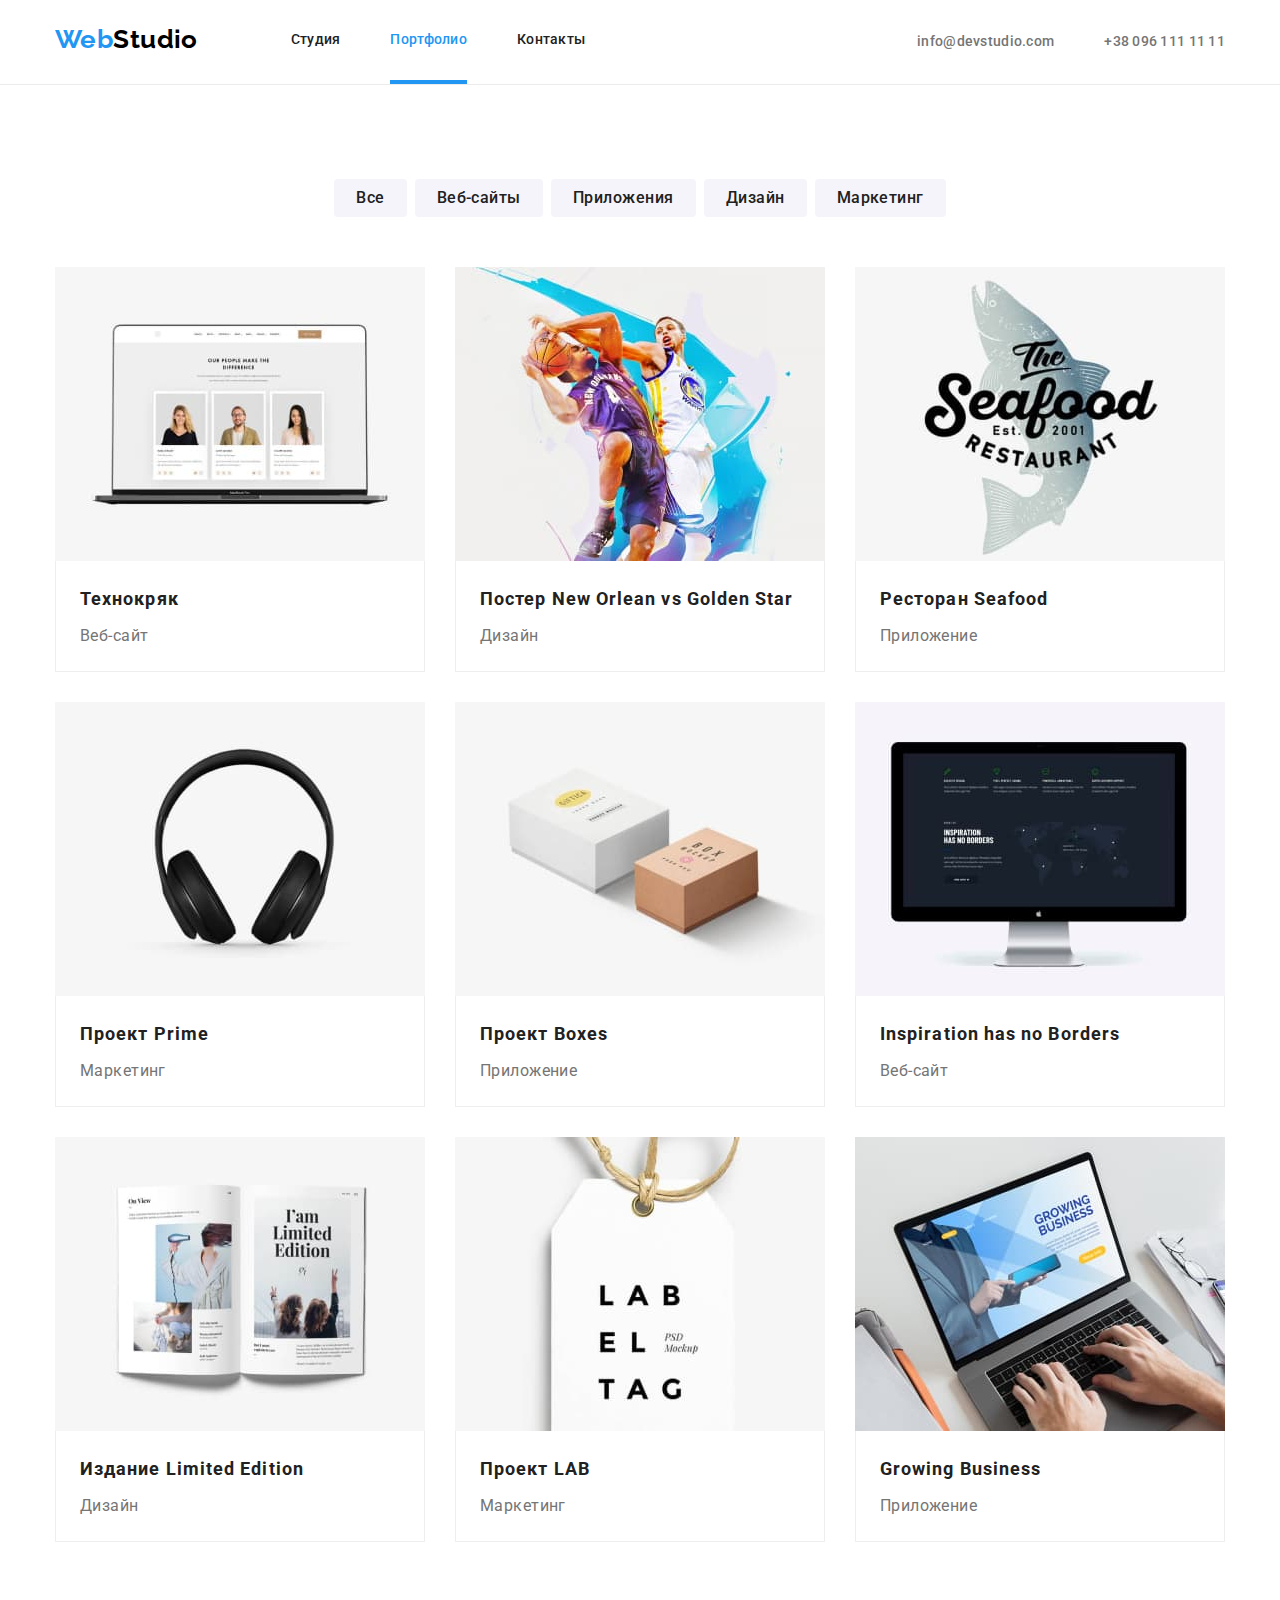
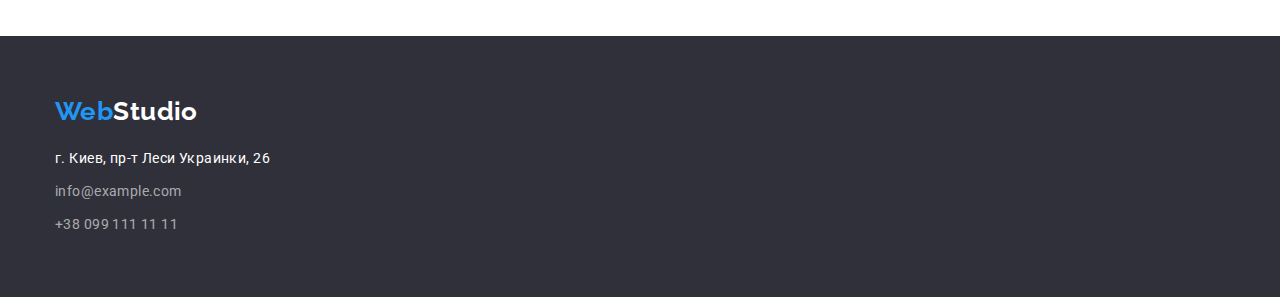
==== commit a97ef365: "add full screen border-bottom" ====
--- a/portfolio.html
+++ b/portfolio.html
@@ -18,8 +18,8 @@
         <link rel="stylesheet" href="./css/style.css" />
     </head>
     <body>
-        <header>
-            <div class="container header">
+        <header class="header">
+            <div class="container header-content">
                 <nav class="navigation">
                     <a class="logo" href="./index.html">
                         <span class="blue-logo">Web</span>Studio</a
--- a/css/style.css
+++ b/css/style.css
@@ -45,10 +45,14 @@
 
 /* Header */
 .header {
+    border-bottom: 1px solid var(--header-line);
+}
+
+.header-content {
     display: flex;
     align-items: center;
-    border-bottom: 1px solid var(--header-line);
-}
+}
+
 /* Лого  */
 
 .blue-logo {
@@ -182,6 +186,10 @@
 
 .advantages-list {
     display: flex;
+}
+
+.advantages-list .item {
+    width: 270px;
 }
 
 .advantages-list .item:not(:last-child) {
